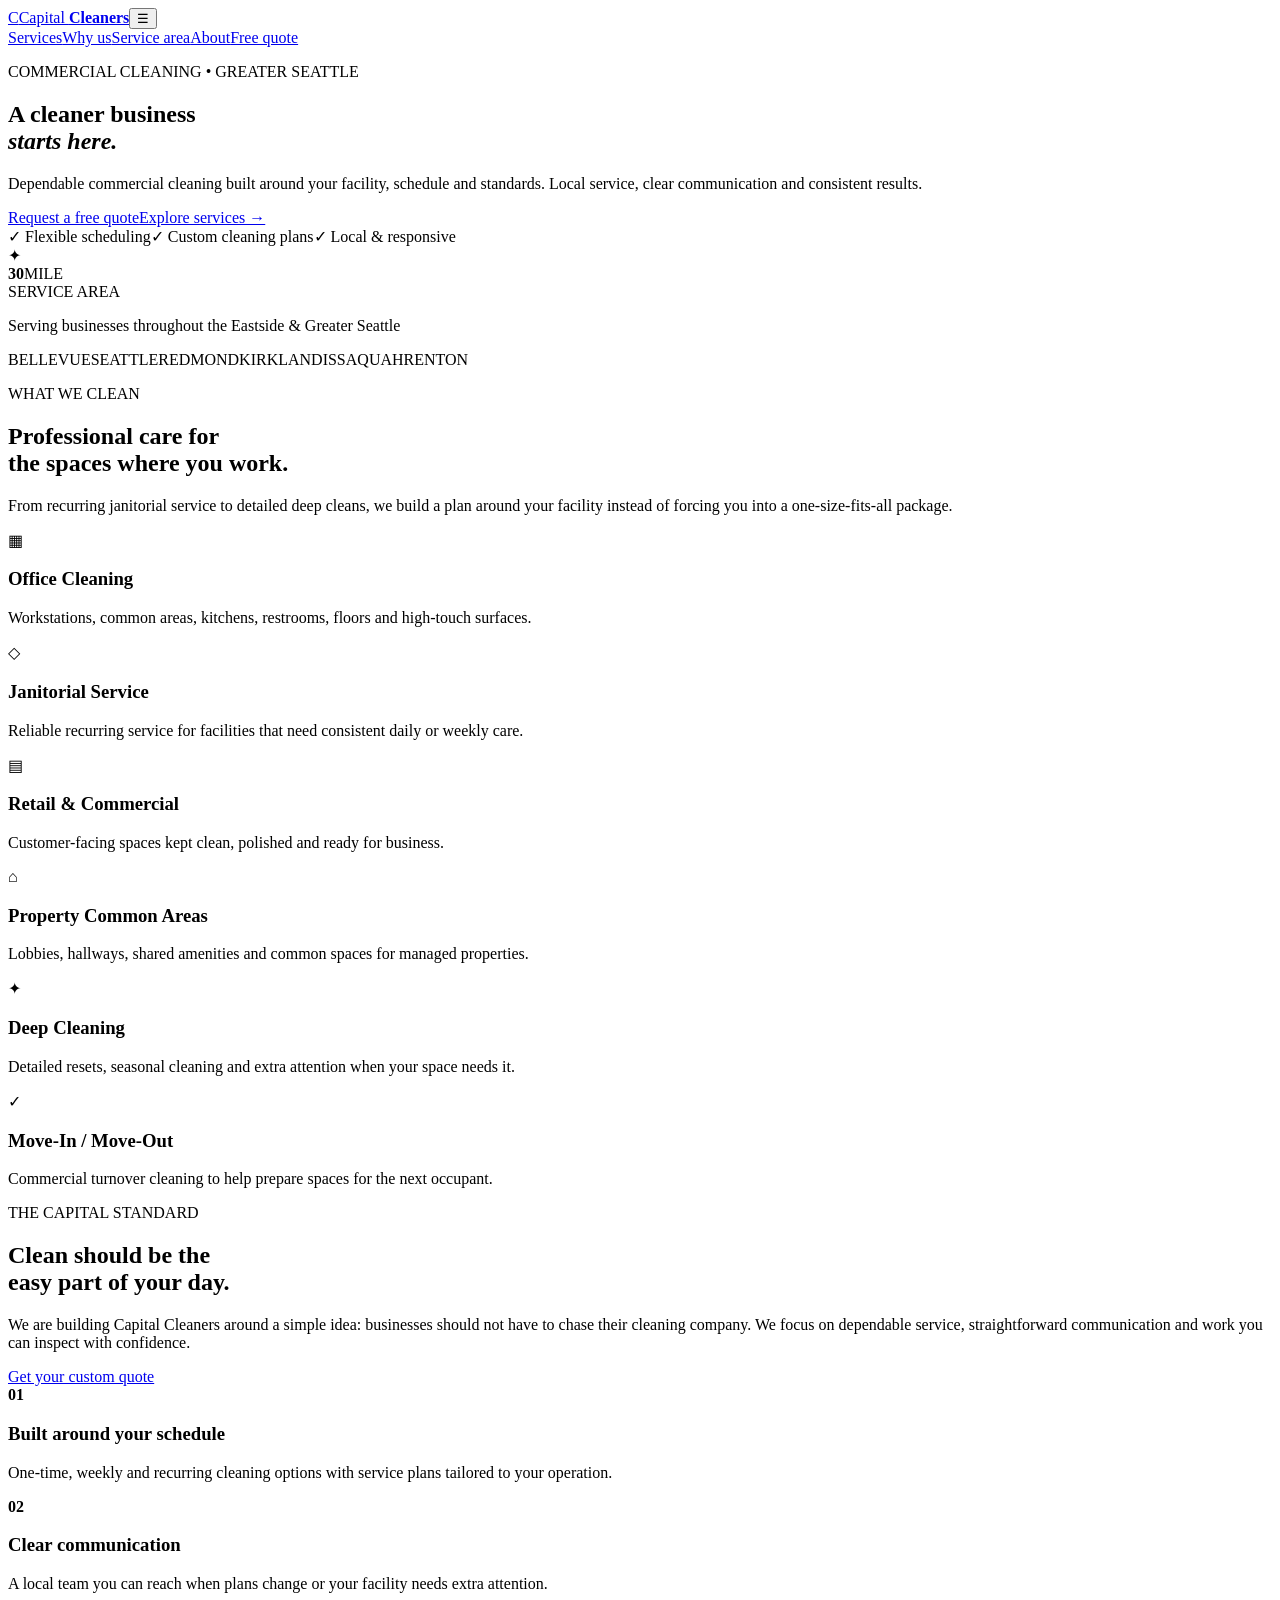
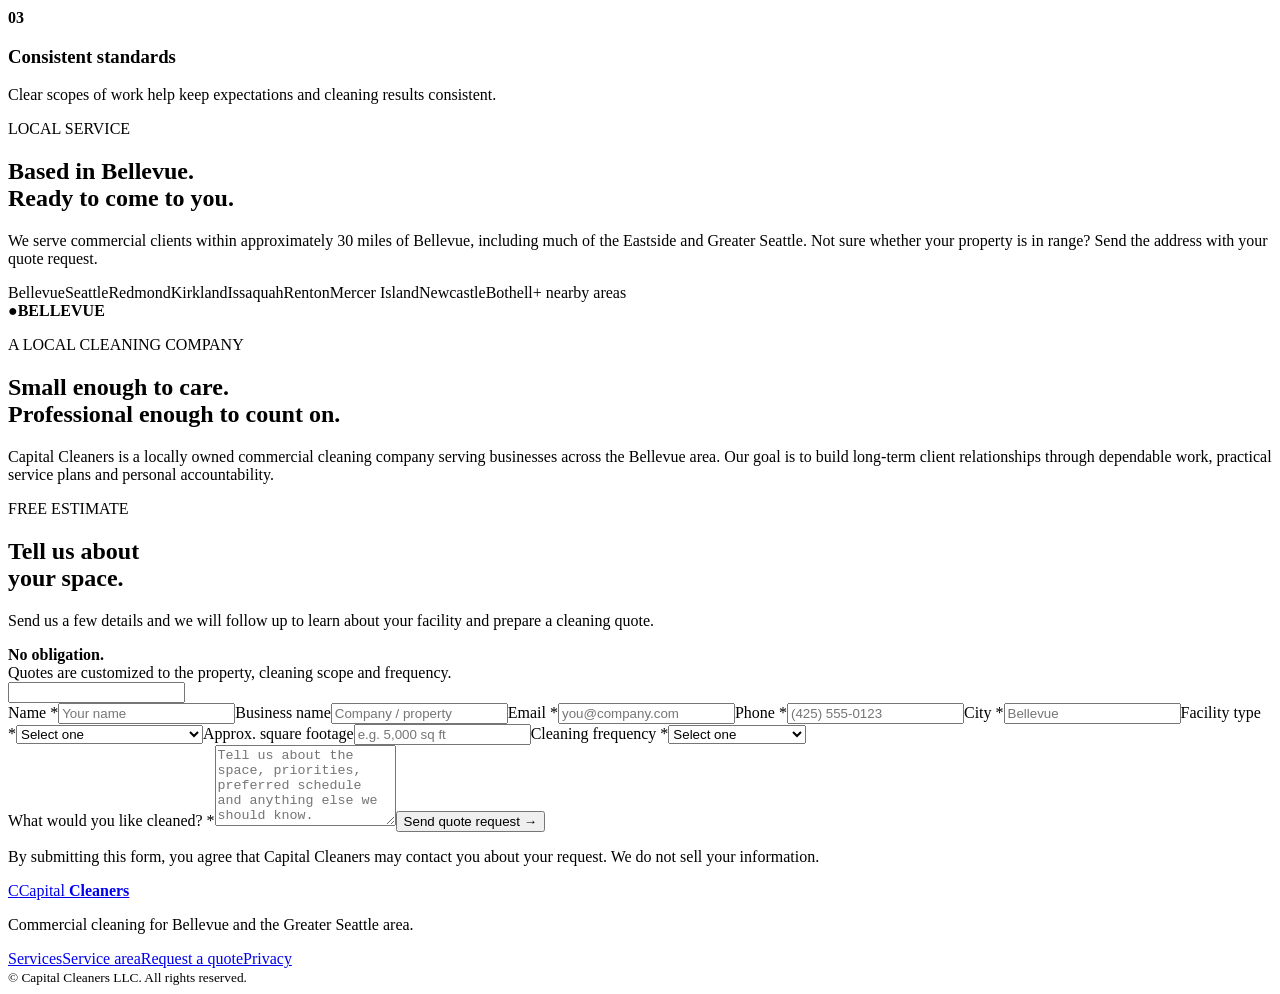
==== index.html @ 73b6c830 "Build Capital Cleaners launch website" ====
<!doctype html>
<html lang="en">
<head>
<meta charset="utf-8"><meta name="viewport" content="width=device-width,initial-scale=1">
<title>Capital Cleaners | Commercial Cleaning in Bellevue & Greater Seattle</title>
<meta name="description" content="Reliable commercial cleaning and janitorial services for offices, retail, property managers and businesses within about 30 miles of Bellevue, Washington. Request a free quote from Capital Cleaners.">
<meta name="theme-color" content="#123b55">
<link rel="canonical" href="https://capitalcleanerswa.com/">
<meta property="og:title" content="Capital Cleaners | A Cleaner Business Starts Here">
<meta property="og:description" content="Professional commercial cleaning across Bellevue and the Greater Seattle area. Request a free quote.">
<meta property="og:url" content="https://capitalcleanerswa.com/">
<link rel="stylesheet" href="styles.css">
<script type="application/ld+json">{"@context":"https://schema.org","@type":"LocalBusiness","name":"Capital Cleaners","url":"https://capitalcleanerswa.com/","description":"Commercial cleaning and janitorial services serving Bellevue and the Greater Seattle area.","areaServed":["Bellevue, WA","Seattle, WA","Redmond, WA","Kirkland, WA","Renton, WA","Issaquah, WA"],"priceRange":"$$"}</script>
</head>
<body>
<header class="nav"><a class="brand" href="#top" aria-label="Capital Cleaners home"><span class="mark">C</span><span>Capital <b>Cleaners</b></span></a><button class="menu" aria-label="Open navigation">☰</button><nav><a href="#services">Services</a><a href="#why">Why us</a><a href="#areas">Service area</a><a href="#about">About</a><a class="btn small" href="#quote">Free quote</a></nav></header>
<main id="top">
<section class="hero"><div class="hero-copy"><p class="eyebrow">COMMERCIAL CLEANING • GREATER SEATTLE</p><h1>A cleaner business<br><em>starts here.</em></h1><p class="lead">Dependable commercial cleaning built around your facility, schedule and standards. Local service, clear communication and consistent results.</p><div class="actions"><a class="btn" href="#quote">Request a free quote</a><a class="text-link" href="#services">Explore services →</a></div><div class="trust"><span>✓ Flexible scheduling</span><span>✓ Custom cleaning plans</span><span>✓ Local & responsive</span></div></div><div class="hero-art" aria-hidden="true"><div class="building"><div class="windows"></div><div class="shine">✦</div></div><div class="badge"><strong>30</strong><span>MILE<br>SERVICE AREA</span></div></div></section>
<section class="strip"><p>Serving businesses throughout the Eastside & Greater Seattle</p><div><span>BELLEVUE</span><span>SEATTLE</span><span>REDMOND</span><span>KIRKLAND</span><span>ISSAQUAH</span><span>RENTON</span></div></section>
<section id="services" class="section"><div class="section-head"><div><p class="eyebrow">WHAT WE CLEAN</p><h2>Professional care for<br>the spaces where you work.</h2></div><p>From recurring janitorial service to detailed deep cleans, we build a plan around your facility instead of forcing you into a one-size-fits-all package.</p></div><div class="cards"><article><span class="icon">▦</span><h3>Office Cleaning</h3><p>Workstations, common areas, kitchens, restrooms, floors and high-touch surfaces.</p></article><article><span class="icon">◇</span><h3>Janitorial Service</h3><p>Reliable recurring service for facilities that need consistent daily or weekly care.</p></article><article><span class="icon">▤</span><h3>Retail & Commercial</h3><p>Customer-facing spaces kept clean, polished and ready for business.</p></article><article><span class="icon">⌂</span><h3>Property Common Areas</h3><p>Lobbies, hallways, shared amenities and common spaces for managed properties.</p></article><article><span class="icon">✦</span><h3>Deep Cleaning</h3><p>Detailed resets, seasonal cleaning and extra attention when your space needs it.</p></article><article><span class="icon">✓</span><h3>Move-In / Move-Out</h3><p>Commercial turnover cleaning to help prepare spaces for the next occupant.</p></article></div></section>
<section id="why" class="why"><div><p class="eyebrow light">THE CAPITAL STANDARD</p><h2>Clean should be the<br>easy part of your day.</h2><p>We are building Capital Cleaners around a simple idea: businesses should not have to chase their cleaning company. We focus on dependable service, straightforward communication and work you can inspect with confidence.</p><a class="btn white" href="#quote">Get your custom quote</a></div><div class="points"><article><b>01</b><div><h3>Built around your schedule</h3><p>One-time, weekly and recurring cleaning options with service plans tailored to your operation.</p></div></article><article><b>02</b><div><h3>Clear communication</h3><p>A local team you can reach when plans change or your facility needs extra attention.</p></div></article><article><b>03</b><div><h3>Consistent standards</h3><p>Clear scopes of work help keep expectations and cleaning results consistent.</p></div></article></div></section>
<section id="areas" class="section area"><div><p class="eyebrow">LOCAL SERVICE</p><h2>Based in Bellevue.<br>Ready to come to you.</h2><p>We serve commercial clients within approximately 30 miles of Bellevue, including much of the Eastside and Greater Seattle. Not sure whether your property is in range? Send the address with your quote request.</p><div class="chips"><span>Bellevue</span><span>Seattle</span><span>Redmond</span><span>Kirkland</span><span>Issaquah</span><span>Renton</span><span>Mercer Island</span><span>Newcastle</span><span>Bothell</span><span>+ nearby areas</span></div></div><div class="map-card"><div class="rings"><span class="pin">●</span><strong>BELLEVUE</strong></div></div></section>
<section id="about" class="about"><p class="eyebrow">A LOCAL CLEANING COMPANY</p><h2>Small enough to care.<br>Professional enough to count on.</h2><p>Capital Cleaners is a locally owned commercial cleaning company serving businesses across the Bellevue area. Our goal is to build long-term client relationships through dependable work, practical service plans and personal accountability.</p></section>
<section id="quote" class="quote"><div class="quote-intro"><p class="eyebrow light">FREE ESTIMATE</p><h2>Tell us about<br>your space.</h2><p>Send us a few details and we will follow up to learn about your facility and prepare a cleaning quote.</p><div class="quote-note"><strong>No obligation.</strong><br>Quotes are customized to the property, cleaning scope and frequency.</div></div><form id="quoteForm" action="https://formsubmit.co/info@capitalcleanerswa.com" method="POST"><input type="hidden" name="_subject" value="New Capital Cleaners quote request"><input type="hidden" name="_template" value="table"><input type="hidden" name="_captcha" value="false"><input type="text" name="_honey" class="hidden" tabindex="-1" autocomplete="off"><div class="grid"><label>Name *<input name="name" required autocomplete="name" placeholder="Your name"></label><label>Business name<input name="business" autocomplete="organization" placeholder="Company / property"></label><label>Email *<input type="email" name="email" required autocomplete="email" placeholder="you@company.com"></label><label>Phone *<input type="tel" name="phone" required autocomplete="tel" placeholder="(425) 555-0123"></label><label>City *<input name="city" required placeholder="Bellevue"></label><label>Facility type *<select name="facility_type" required><option value="">Select one</option><option>Office</option><option>Retail</option><option>Property / common areas</option><option>Medical / professional office</option><option>Warehouse / light industrial</option><option>Other commercial space</option></select></label><label>Approx. square footage<input name="square_footage" placeholder="e.g. 5,000 sq ft"></label><label>Cleaning frequency *<select name="frequency" required><option value="">Select one</option><option>One-time</option><option>Weekly</option><option>2–3 times per week</option><option>4–5 times per week</option><option>Not sure yet</option></select></label></div><label>What would you like cleaned? *<textarea name="details" required rows="5" placeholder="Tell us about the space, priorities, preferred schedule and anything else we should know."></textarea></label><button class="btn submit" type="submit">Send quote request →</button><p class="fine">By submitting this form, you agree that Capital Cleaners may contact you about your request. We do not sell your information.</p></form></section>
</main>
<footer><a class="brand" href="#top"><span class="mark">C</span><span>Capital <b>Cleaners</b></span></a><p>Commercial cleaning for Bellevue and the Greater Seattle area.</p><div class="footer-links"><a href="#services">Services</a><a href="#areas">Service area</a><a href="#quote">Request a quote</a><a href="privacy.html">Privacy</a></div><small>© <span id="year"></span> Capital Cleaners LLC. All rights reserved.</small></footer>
<script src="script.js"></script>
</body></html>
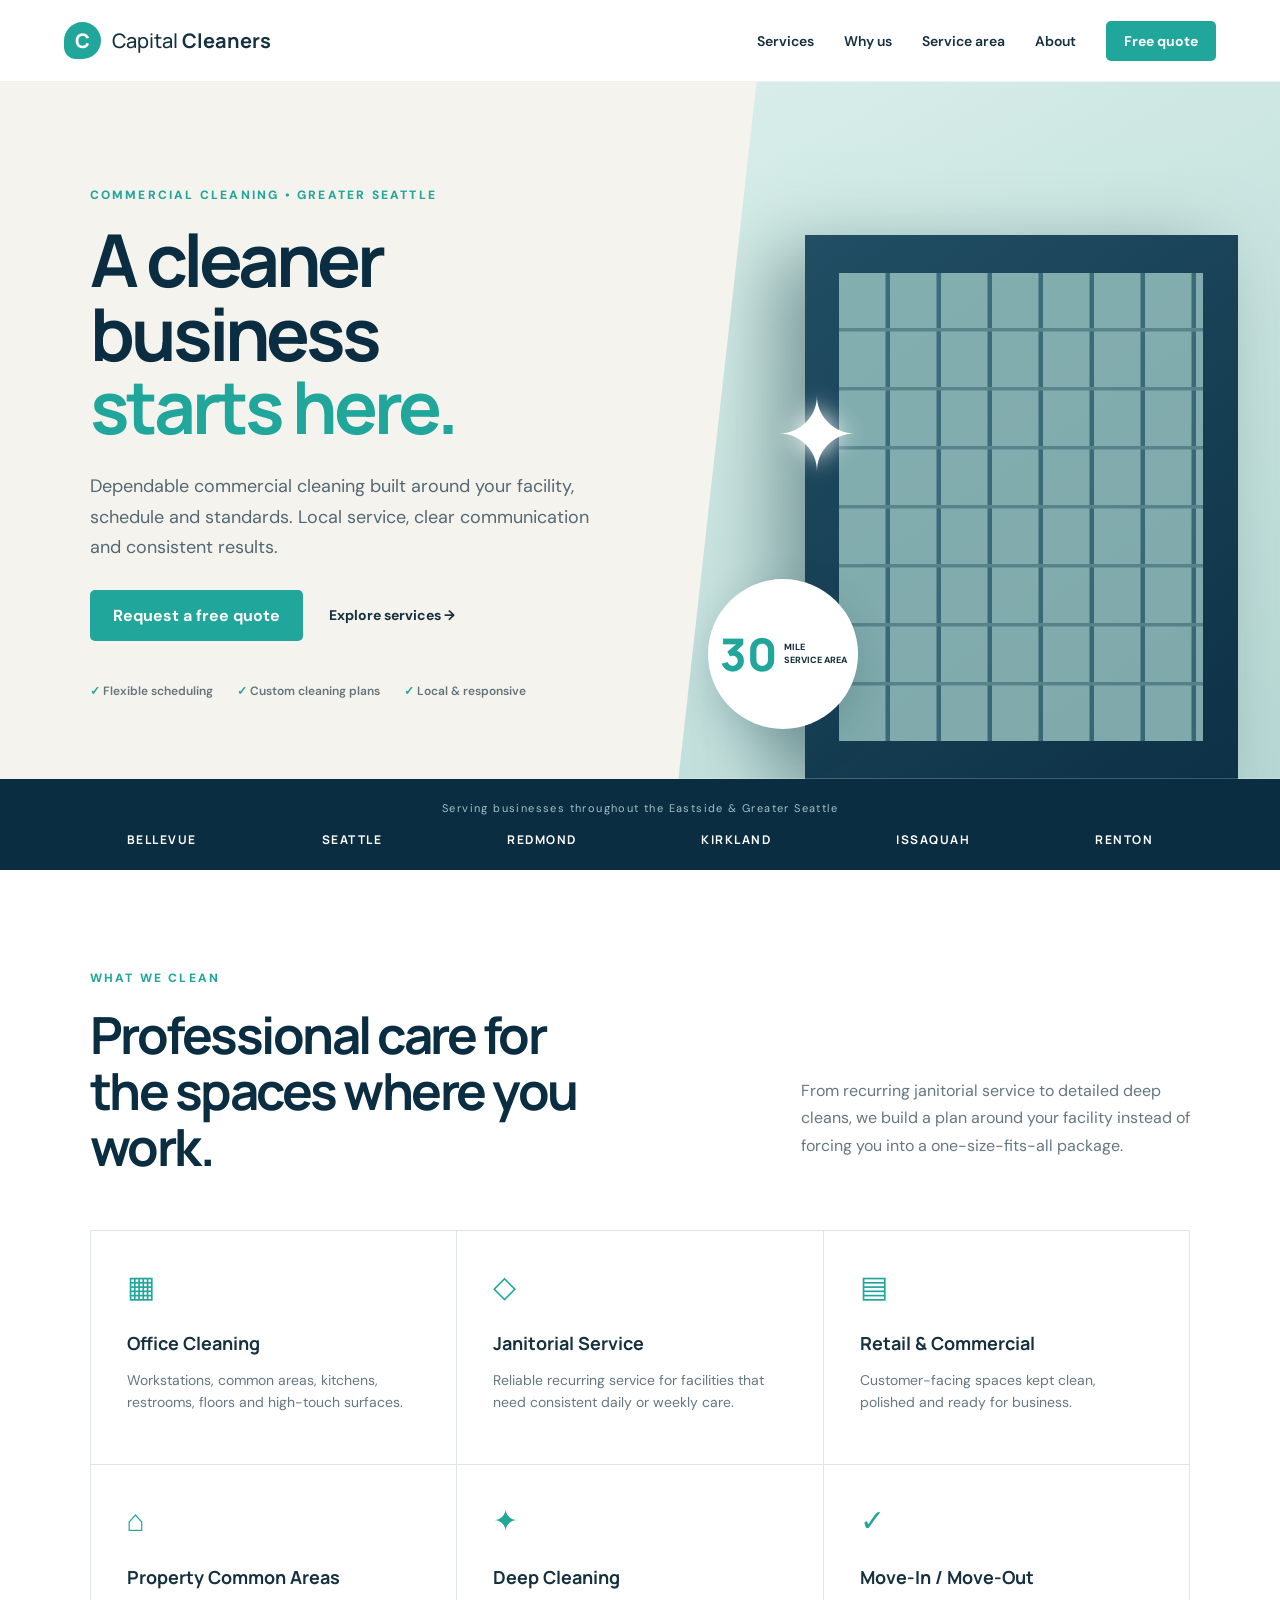
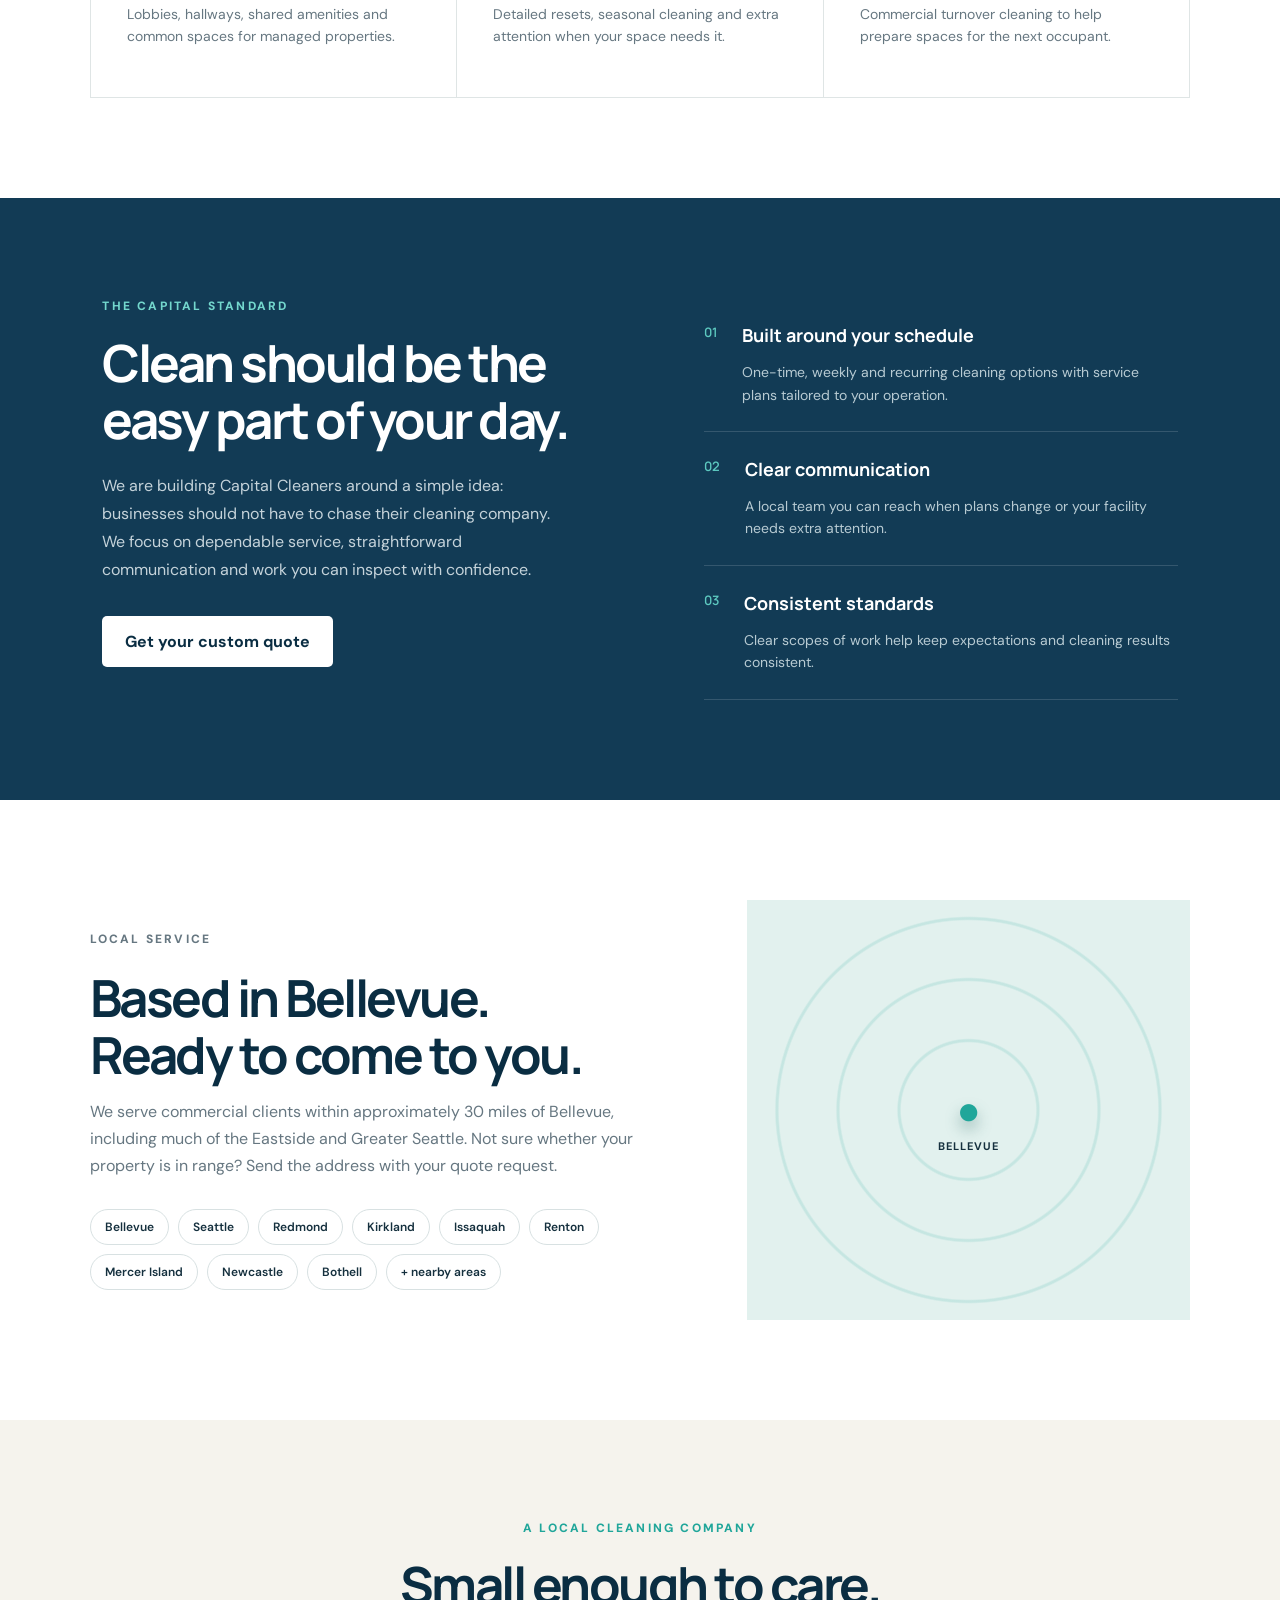
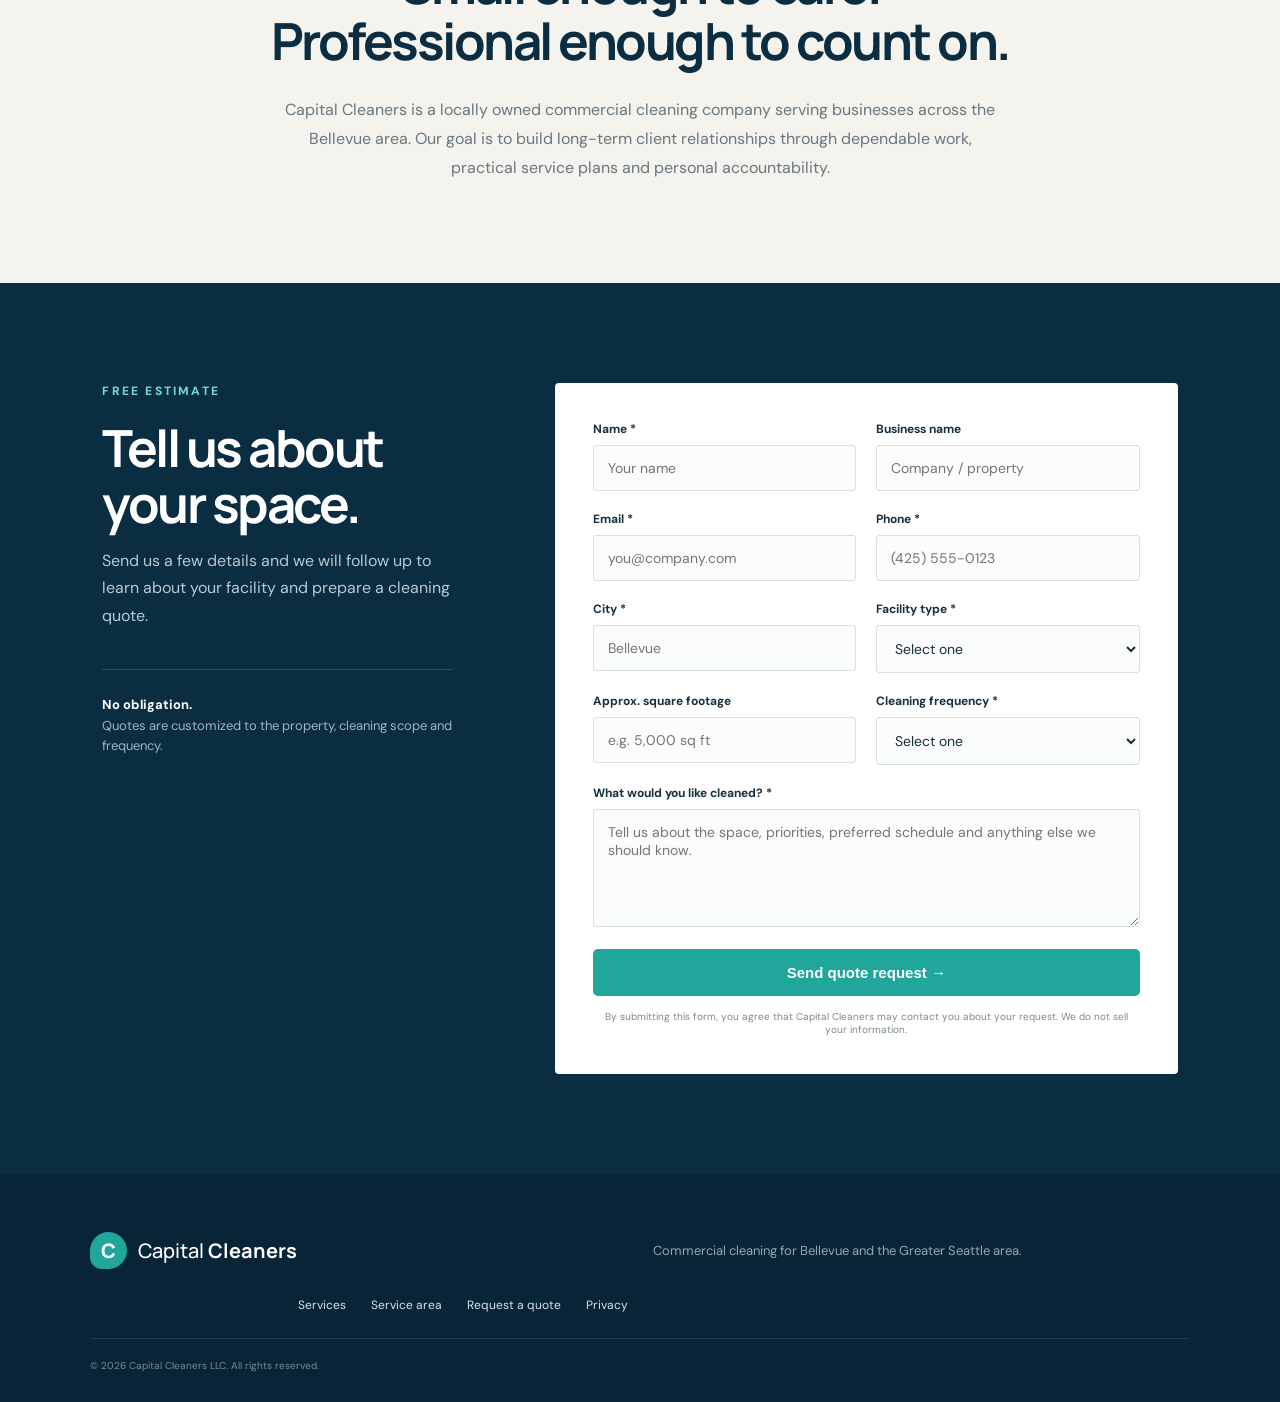
==== commit 2f647a3d: "Connect Capital Cleaners favicon" ====
--- a/index.html
+++ b/index.html
@@ -5,6 +5,7 @@
 <title>Capital Cleaners | Commercial Cleaning in Bellevue & Greater Seattle</title>
 <meta name="description" content="Reliable commercial cleaning and janitorial services for offices, retail, property managers and businesses within about 30 miles of Bellevue, Washington. Request a free quote from Capital Cleaners.">
 <meta name="theme-color" content="#123b55">
+<link rel="icon" href="/favicon.svg" type="image/svg+xml">
 <link rel="canonical" href="https://capitalcleanerswa.com/">
 <meta property="og:title" content="Capital Cleaners | A Cleaner Business Starts Here">
 <meta property="og:description" content="Professional commercial cleaning across Bellevue and the Greater Seattle area. Request a free quote.">
--- a/styles.css
+++ b/styles.css
@@ -0,0 +1,4 @@
+@import url('https://fonts.googleapis.com/css2?family=DM+Sans:wght@400;500;600;700&family=Manrope:wght@400;500;600;700;800&display=swap');
+:root{--navy:#123b55;--deep:#0a2d42;--teal:#20a69a;--mint:#dff4ef;--cream:#f5f3ed;--ink:#15303e;--muted:#667781;--white:#fff;--line:#dfe5e5}*{box-sizing:border-box}html{scroll-behavior:smooth}body{margin:0;color:var(--ink);font-family:'DM Sans',sans-serif;background:#fff}h1,h2,h3,.brand{font-family:'Manrope',sans-serif}a{color:inherit;text-decoration:none}.nav{height:82px;padding:0 max(5vw,24px);display:flex;align-items:center;justify-content:space-between;background:#fff;position:sticky;top:0;z-index:20;border-bottom:1px solid #eef1f1}.brand{display:flex;align-items:center;gap:11px;font-size:20px;font-weight:500}.mark{width:37px;height:37px;border-radius:50% 50% 50% 12px;background:var(--teal);display:grid;place-items:center;color:#fff;font-weight:800}.nav nav{display:flex;align-items:center;gap:30px;font-size:14px;font-weight:600}.nav nav>a:not(.btn):hover{color:var(--teal)}.btn{display:inline-flex;justify-content:center;align-items:center;background:var(--teal);color:#fff;padding:15px 23px;border-radius:5px;font-weight:700;border:0;cursor:pointer;transition:.2s}.btn:hover{transform:translateY(-2px);filter:brightness(.95)}.btn.small{padding:11px 18px}.menu{display:none;background:none;border:0;font-size:25px}.hero{min-height:650px;display:grid;grid-template-columns:1.06fr .94fr;background:var(--cream);overflow:hidden}.hero-copy{padding:105px 7vw 80px}.eyebrow{font-size:12px;letter-spacing:2.2px;font-weight:800;color:var(--teal);margin:0 0 20px}.hero h1{font-size:clamp(48px,5.7vw,82px);line-height:1.01;letter-spacing:-4px;margin:0;color:var(--deep)}.hero h1 em{font-style:normal;color:var(--teal)}.lead{max-width:600px;font-size:18px;line-height:1.7;color:#536872;margin:27px 0}.actions{display:flex;gap:26px;align-items:center}.text-link{font-weight:700;font-size:14px}.trust{display:flex;gap:24px;margin-top:42px;font-size:12px;font-weight:600;color:#65747c}.trust span::first-letter{color:var(--teal)}.hero-art{position:relative;background:linear-gradient(150deg,#d9eeea,#b7d8d4);min-height:540px;clip-path:polygon(13% 0,100% 0,100% 100%,0 100%)}.building{position:absolute;right:7%;bottom:0;width:72%;height:78%;background:linear-gradient(145deg,#214e64,#0d3146);box-shadow:-30px 20px 70px #799b9a}.windows{position:absolute;inset:7% 8%;background:repeating-linear-gradient(0deg,transparent 0 55px,#6f9a9e 56px 59px),repeating-linear-gradient(90deg,#a5d0cb 0 46px,#477783 47px 51px);opacity:.75}.shine{position:absolute;left:-30px;top:25%;font-size:100px;color:white;text-shadow:0 0 25px white}.badge{position:absolute;bottom:50px;left:5%;width:150px;height:150px;background:white;border-radius:50%;display:flex;align-items:center;justify-content:center;gap:7px;box-shadow:0 15px 40px #17475a33}.badge strong{font:800 45px Manrope;color:var(--teal)}.badge span{font-size:9px;line-height:1.4;font-weight:800}.strip{background:var(--deep);color:#fff;padding:22px 6vw;text-align:center}.strip p{font-size:11px;letter-spacing:1.4px;color:#a7c0ca;margin:0 0 16px}.strip div{display:flex;justify-content:space-around;gap:25px;flex-wrap:wrap;font:700 12px Manrope;letter-spacing:1.5px}.section{padding:100px 7vw}.section-head{display:grid;grid-template-columns:1.2fr .8fr;gap:10vw;align-items:end;margin-bottom:55px}.section h2,.why h2,.about h2,.quote h2{font-size:clamp(34px,4vw,54px);letter-spacing:-2.5px;line-height:1.1;margin:0;color:var(--deep)}.section-head>p,.area>div>p{line-height:1.7;color:var(--muted);max-width:550px}.cards{display:grid;grid-template-columns:repeat(3,1fr);border-top:1px solid var(--line);border-left:1px solid var(--line)}.cards article{padding:36px;border-right:1px solid var(--line);border-bottom:1px solid var(--line);min-height:230px}.icon{font-size:30px;color:var(--teal)}.cards h3{margin:25px 0 10px;font-size:18px}.cards p,.points p{color:var(--muted);line-height:1.6;font-size:14px}.why{padding:100px 8vw;background:var(--navy);color:#fff;display:grid;grid-template-columns:1fr 1fr;gap:10vw}.why h2{color:#fff}.why>div>p:not(.eyebrow){line-height:1.75;color:#c5d3da;max-width:560px;margin:25px 0 32px}.light{color:#73d7cd}.white{background:#fff;color:var(--deep)}.points article{display:flex;gap:25px;padding:25px 0;border-bottom:1px solid #ffffff25}.points b{color:#5dc9c0;font:600 13px Manrope}.points h3{margin:0;color:#fff;font-size:18px}.points p{color:#b8cbd3;margin-bottom:0}.area{display:grid;grid-template-columns:1fr .8fr;gap:8vw;align-items:center}.chips{display:flex;flex-wrap:wrap;gap:9px;margin-top:30px}.chips span{padding:9px 14px;border:1px solid #d8e1e2;border-radius:30px;font-size:12px;font-weight:600}.map-card{height:420px;background:#e2f1ee;position:relative;overflow:hidden}.rings{position:absolute;inset:0;display:grid;place-items:center;background:radial-gradient(circle,transparent 0 22%,#1fa69a25 22.5% 23%,transparent 23.5% 42%,#1fa69a25 42.5% 43%,transparent 43.5% 62%,#1fa69a25 62.5% 63%,transparent 63.5%)}.rings strong{position:absolute;top:57%;font-size:11px;letter-spacing:1px}.pin{font-size:40px;color:var(--teal);text-shadow:0 8px 15px #39746d66}.about{background:var(--cream);padding:100px 20vw;text-align:center}.about p:last-child{max-width:720px;margin:28px auto 0;color:var(--muted);line-height:1.8}.quote{background:var(--deep);color:#fff;padding:100px 8vw;display:grid;grid-template-columns:.72fr 1.28fr;gap:8vw}.quote h2{color:#fff}.quote-intro>p:not(.eyebrow){color:#b8cad2;line-height:1.7}.quote-note{margin-top:40px;padding-top:25px;border-top:1px solid #ffffff25;color:#9fb6c0;font-size:13px;line-height:1.6}.quote-note strong{color:#fff}form{background:#fff;color:var(--ink);padding:38px;border-radius:4px}.grid{display:grid;grid-template-columns:1fr 1fr;gap:20px}label{display:flex;flex-direction:column;gap:8px;font-size:12px;font-weight:700}input,select,textarea{width:100%;border:1px solid #d8e0e1;background:#fbfcfc;border-radius:3px;padding:13px 14px;font:14px 'DM Sans';color:var(--ink);outline:none}input:focus,select:focus,textarea:focus{border-color:var(--teal);box-shadow:0 0 0 3px #20a69a15}form>label{margin-top:20px}.submit{width:100%;margin-top:22px;font-size:15px}.fine{font-size:10px;color:#7b898e;text-align:center;margin:14px 0 0}.hidden{position:absolute;left:-9999px}footer{padding:55px 7vw 30px;background:#082537;color:#d8e3e8;display:grid;grid-template-columns:1fr 1fr;gap:25px;align-items:center}footer .brand{color:#fff}footer p{font-size:13px;color:#8faab5}.footer-links{display:flex;justify-content:flex-end;gap:25px;font-size:12px}footer small{grid-column:1/-1;border-top:1px solid #ffffff1a;padding-top:20px;color:#718d99;font-size:10px}
+@media(max-width:850px){.nav nav{display:none;position:absolute;top:82px;left:0;right:0;background:#fff;padding:25px;flex-direction:column;border-bottom:1px solid var(--line)}.nav nav.open{display:flex}.menu{display:block}.hero{grid-template-columns:1fr}.hero-copy{padding:75px 7vw}.hero-art{min-height:400px;clip-path:none}.section-head,.why,.area,.quote{grid-template-columns:1fr}.cards{grid-template-columns:1fr 1fr}.about{padding:80px 8vw}.trust{flex-wrap:wrap}.quote{gap:50px}}
+@media(max-width:560px){.hero h1{letter-spacing:-2.5px}.hero-copy{padding-top:60px}.cards{grid-template-columns:1fr}.section,.why,.area,.quote{padding:75px 6vw}.grid{grid-template-columns:1fr}form{padding:25px 20px}.actions{align-items:flex-start;flex-direction:column}.footer-links{justify-content:flex-start;flex-wrap:wrap}footer{grid-template-columns:1fr}.trust{gap:12px}.hero-art{min-height:320px}.badge{width:115px;height:115px}.badge strong{font-size:35px}}
